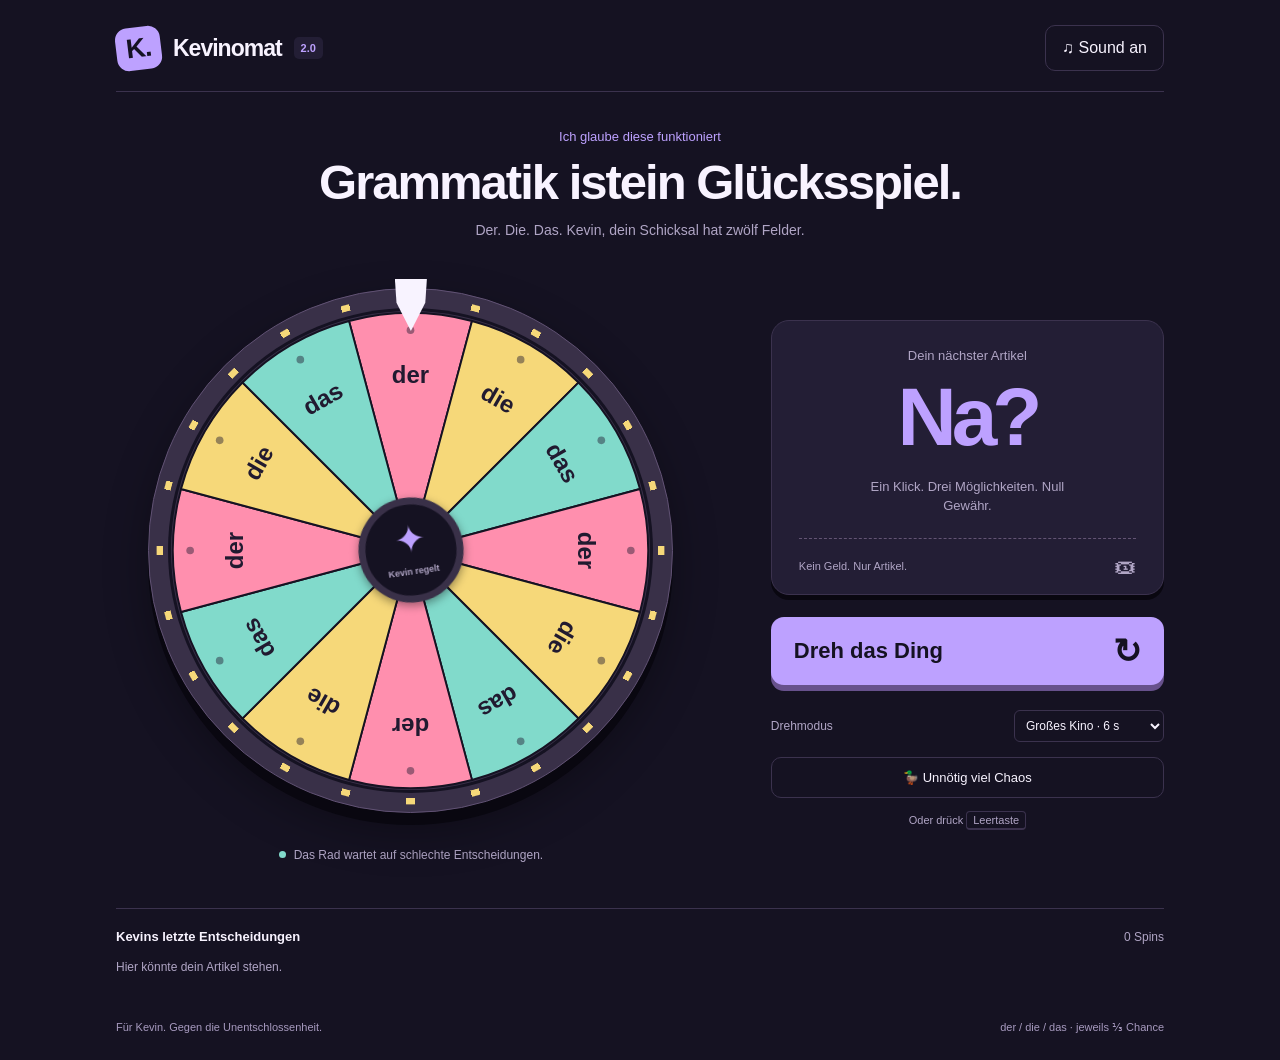
==== v2/index.html @ 8c039974 "feat: build Kevinomat v2 with frame-based wheel and accurate landing" ====
<!doctype html>
<html lang="de">
<head>
  <meta charset="utf-8">
  <meta name="viewport" content="width=device-width, initial-scale=1">
  <meta name="theme-color" content="#151222">
  <meta name="description" content="Kevinomat: Dreh das Rad und lass der, die oder das dein Schicksal entscheiden. Mit Sound und maximalem Quatsch.">
  <title>Kevinomat (Ich glaube diese funktioniert)</title>
  <link rel="icon" href="data:image/svg+xml,%3Csvg xmlns='http://www.w3.org/2000/svg' viewBox='0 0 64 64'%3E%3Crect width='64' height='64' rx='16' fill='%23bda1ff'/%3E%3Ctext x='32' y='46' text-anchor='middle' font-size='46'%3E🎰%3C/text%3E%3C/svg%3E">
  <link rel="stylesheet" href="style.css?v=2">
  <script src="wheel.js?v=2" defer></script>
  <script src="app.js?v=2" defer></script>
</head>
<body>
  <main>
    <header>
      <a class="brand" href="./" aria-label="Kevinomat Startseite"><span class="brand-icon">K.</span> Kevinomat <small>2.0</small></a>
      <button id="sound" class="quiet" aria-pressed="true">♫ Sound an</button>
    </header>
    <section class="intro">
      <p class="subtitle">Ich glaube diese funktioniert</p>
      <h1>Grammatik ist<br>ein Glücksspiel.</h1>
      <p>Der. Die. Das. Kevin, dein Schicksal hat zwölf Felder.</p>
    </section>
    <section class="machine" aria-label="Artikel-Glücksrad">
      <div class="stage">
        <div class="wheel-frame">
          <div class="bulbs" aria-hidden="true"></div>
          <div class="pointer" id="pointer" aria-hidden="true"></div>
          <svg id="wheel" viewBox="0 0 500 500" role="img" aria-label="Drehendes Rad mit zwölf Feldern, je viermal der, die und das"></svg>
          <div class="hub" aria-hidden="true"><span>✦</span><small>Kevin regelt</small></div>
        </div>
        <p class="stage-caption"><span id="statusDot"></span><span id="stageText">Das Rad wartet auf schlechte Entscheidungen.</span></p>
      </div>
      <div class="console">
        <div class="ticket">
          <p id="resultLabel">Dein nächster Artikel</p>
          <div class="result" id="result" aria-live="polite" aria-atomic="true">Na?</div>
          <p id="quip">Ein Klick. Drei Möglichkeiten. Null Gewähr.</p>
          <div class="ticket-bottom"><span>Kein Geld. Nur Artikel.</span><span>🎟</span></div>
        </div>
        <button class="spin" id="spin"><span id="spinLabel">Dreh das Ding</span><span class="spin-arrow" aria-hidden="true">↻</span></button>
        <div class="settings">
          <label for="mode">Drehmodus</label>
          <select id="mode"><option value="cinema">Großes Kino · 6 s</option><option value="quick">Kevin hat Stress · 2 s</option><option value="gentle">Sanft · 1,5 s</option></select>
        </div>
        <button class="chaos quiet" id="chaos">🦆 Unnötig viel Chaos</button>
        <p class="keyboard">Oder drück <kbd>Leertaste</kbd></p>
      </div>
    </section>
    <section class="history-section" aria-label="Bisherige Ergebnisse">
      <div class="history-title"><h2>Kevins letzte Entscheidungen</h2><span id="count">0 Spins</span></div>
      <ol id="history"><li class="empty">Hier könnte dein Artikel stehen.</li></ol>
    </section>
    <footer><span>Für Kevin. Gegen die Unentschlossenheit.</span><span>der / die / das · jeweils ⅓ Chance</span></footer>
  </main>
  <div id="effects" aria-hidden="true"></div>
  <div id="toast" role="status"></div>
</body>
</html>
---- v2/style.css ----
:root{color-scheme:dark;--bg:#151222;--panel:#231e35;--text:#f8f3ff;--muted:#b0a5c5;--purple:#bda1ff;--pink:#ff8fae;--yellow:#f6d879;--mint:#81dacb;--line:#3b324e}
*{box-sizing:border-box}body{margin:0;background:var(--bg);color:var(--text);font:16px/1.5 'Trebuchet MS',Arial,sans-serif}button,select{font:inherit}button,a,select{-webkit-tap-highlight-color:transparent}button{cursor:pointer}button:focus-visible,a:focus-visible,select:focus-visible{outline:3px solid var(--mint);outline-offset:5px}main{max-width:1120px;padding:25px 36px 24px;margin:auto}header{display:flex;align-items:center;justify-content:space-between;padding-bottom:20px;border-bottom:1px solid var(--line)}.brand{display:flex;align-items:center;gap:12px;color:var(--text);font-weight:900;font-size:23px;letter-spacing:-1px;text-decoration:none}.brand-icon{background:var(--purple);color:var(--bg);border-radius:12px;padding:1px 10px;font-size:27px;transform:rotate(-7deg)}.brand small{font-size:11px;letter-spacing:0;background:var(--panel);padding:3px 7px;border-radius:5px;color:var(--purple)}.quiet{border:1px solid var(--line);background:transparent;border-radius:10px;padding:10px 16px;color:var(--text)}.quiet:hover{background:var(--panel);border-color:var(--purple)}.intro{text-align:center;margin:25px auto 24px}.subtitle{margin:0;color:var(--purple);font-size:13px}.intro h1{font-family:'Arial Black','Trebuchet MS',sans-serif;font-weight:900;font-size:clamp(32px,4vw,49px);line-height:1.05;letter-spacing:-2px;margin:10px 0}.intro h1 br{display:none}.intro>p:last-child{color:var(--muted);font-size:14px;margin:12px 0}.machine{display:grid;grid-template-columns:minmax(0,1.35fr) minmax(270px,.9fr);gap:65px;align-items:center}.stage{min-width:0}.wheel-frame{width:100%;max-width:495px;aspect-ratio:1;position:relative;margin:12px auto;border-radius:50%;background:#393048;padding:22px;box-shadow:0 12px 0 #090710,0 18px 45px #0005;border:1px solid #615274}.bulbs{position:absolute;inset:0;border-radius:50%;pointer-events:none;background:repeating-conic-gradient(from -1deg,#f6d879 0deg 2deg,transparent 2deg 15deg);mask:radial-gradient(circle,transparent 66.8%,black 67%,black 68.5%,transparent 68.8%)}#wheel{width:100%;height:100%;display:block;border-radius:50%;will-change:transform;box-shadow:0 0 0 3px #151222;transform:rotate(0deg)}.pointer{position:absolute;z-index:3;top:-10px;left:50%;width:32px;height:52px;background:var(--text);clip-path:polygon(0 0,100% 0,95% 46%,50% 100%,5% 46%);transform:translateX(-50%);transform-origin:50% 8px;filter:drop-shadow(0 3px 3px #000)}.hub{position:absolute;top:50%;left:50%;transform:translate(-50%,-50%) rotate(-8deg);width:105px;height:105px;border:7px solid #393048;border-radius:50%;background:var(--bg);display:flex;flex-direction:column;align-items:center;justify-content:center;pointer-events:none;box-shadow:0 3px 10px #0006}.hub span{font-size:38px;color:var(--purple);line-height:1}.hub small{font-size:9px;font-weight:700;color:var(--muted);margin-top:7px}.stage-caption{display:flex;align-items:center;justify-content:center;gap:8px;font-size:12px;color:var(--muted);margin:24px 0 0;min-height:36px;text-align:center}#statusDot{width:7px;height:7px;flex-shrink:0;border-radius:50%;background:var(--mint)}.ticket{position:relative;padding:25px 27px 0;border-radius:18px;background:var(--panel);border:1px solid var(--line);text-align:center;box-shadow:0 5px 0 #090710;overflow:hidden}.ticket>p:first-child{color:var(--muted);font-size:13px;margin:0}.result{font-family:'Arial Black',Arial,sans-serif;font-size:82px;line-height:1.25;letter-spacing:-5px;font-weight:900;color:var(--purple);min-height:103px}.ticket #quip{font-size:13px;color:var(--muted);margin:8px auto 22px;min-height:39px;max-width:240px}.ticket-bottom{display:flex;align-items:center;justify-content:space-between;padding:11px 0;border-top:1px dashed #635474;color:var(--muted);font-size:11px}.ticket-bottom span:last-child{font-size:22px}.spin{width:100%;display:flex;align-items:center;justify-content:space-between;margin-top:22px;padding:17px 23px;border:0;border-radius:13px;background:var(--purple);color:var(--bg);font-size:22px;font-weight:900;box-shadow:0 6px 0 #67518c;transition:background .15s,translate .15s}.spin:hover{background:#ceb8ff}.spin:active{translate:0 4px;box-shadow:0 2px 0 #67518c}.spin:disabled{cursor:progress;background:#947fc1}.spin-arrow{font-size:34px;line-height:1}.settings{display:flex;justify-content:space-between;align-items:center;gap:8px;margin:25px 0 15px;font-size:12px;color:var(--muted)}select{max-width:220px;background:var(--bg);border:1px solid var(--line);padding:7px;color:var(--text);border-radius:6px;font-size:12px}.chaos{display:block;width:100%;font-size:13px}.keyboard{color:var(--muted);font-size:11px;text-align:center;margin:14px 0 0}kbd{border:1px solid var(--line);border-bottom-width:2px;border-radius:4px;padding:2px 6px;font-family:inherit}.history-section{margin-top:35px;padding-top:18px;border-top:1px solid var(--line)}.history-title{display:flex;align-items:center;justify-content:space-between;gap:10px}.history-title h2{font-size:13px;margin:0}.history-title>span{font-size:12px;color:var(--muted)}#history{display:flex;gap:8px;list-style:none;padding:0;min-height:33px;flex-wrap:wrap;margin:12px 0 0}#history li:not(.empty){padding:5px 13px;border-radius:7px;color:var(--bg);background:var(--chip);font-weight:900;font-size:12px}.empty{font-size:12px;color:var(--muted)}footer{display:flex;justify-content:space-between;gap:12px;color:#a79abf;font-size:11px;margin-top:28px}#effects{position:fixed;inset:0;pointer-events:none;overflow:hidden;z-index:10}.particle{position:absolute;left:var(--left);top:65%;font-size:var(--size);animation:fly 1.8s ease-out both;animation-delay:var(--delay)}@keyframes fly{0%{transform:translate(0,0) rotate(0);opacity:0}15%{opacity:1}100%{transform:translate(var(--dx),var(--dy)) rotate(var(--turn));opacity:0}}#toast{position:fixed;bottom:22px;left:50%;transform:translateX(-50%);max-width:90vw;width:max-content;border-radius:10px;background:var(--yellow);color:var(--bg);padding:10px 18px;font-size:13px;z-index:11;opacity:0;pointer-events:none}#toast.show{opacity:1}body.spinning .bulbs{filter:brightness(1.5)}body.spinning #statusDot{background:var(--yellow)}body.spinning .spin-arrow{animation:buttonSpin .8s linear infinite}@keyframes buttonSpin{to{transform:rotate(360deg)}}
@media(min-width:1100px) and (min-height:800px){.intro{margin:35px auto}.wheel-frame{max-width:525px}}
@media(max-width:760px){main{padding:18px 19px}.brand{font-size:19px;gap:9px}.quiet{padding:9px 11px}.intro{margin:23px auto 15px}.intro h1{font-size:36px}.intro h1 br{display:block}.machine{grid-template-columns:1fr;gap:24px}.wheel-frame{max-width:390px}.stage-caption{margin-top:20px;font-size:11px}.console{max-width:440px;width:100%;margin:auto}.ticket{padding:16px 22px 0}.result{font-size:66px;min-height:83px}.ticket #quip{min-height:20px;margin:0 auto 16px}.keyboard{display:none}.history-section{margin-top:30px}footer{flex-direction:column;gap:4px}.hub{width:86px;height:86px}.hub span{font-size:31px}.hub small{font-size:8px}.wheel-frame{padding:18px}.pointer{width:26px;height:43px}}
@media(prefers-reduced-motion:reduce){.particle{display:none}body.spinning .spin-arrow{animation:none}.spin{transition:none}}
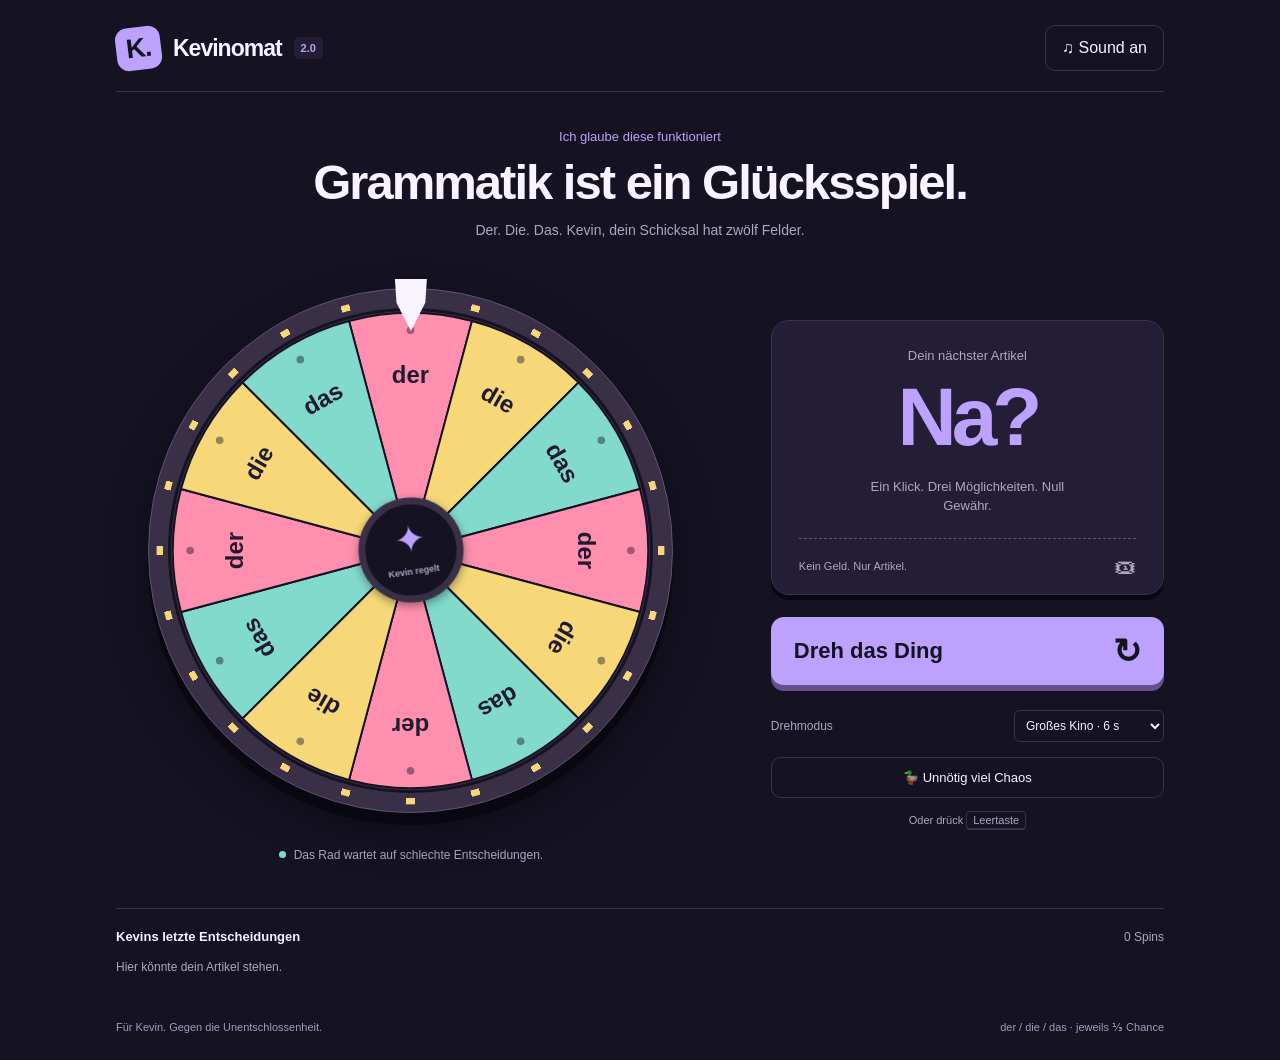
==== commit 1995ea29: "fix: heading spacing and keyboard target detection" ====
--- a/v2/index.html
+++ b/v2/index.html
@@ -19,7 +19,7 @@
     </header>
     <section class="intro">
       <p class="subtitle">Ich glaube diese funktioniert</p>
-      <h1>Grammatik ist<br>ein Glücksspiel.</h1>
+      <h1>Grammatik ist <br>ein Glücksspiel.</h1>
       <p>Der. Die. Das. Kevin, dein Schicksal hat zwölf Felder.</p>
     </section>
     <section class="machine" aria-label="Artikel-Glücksrad">
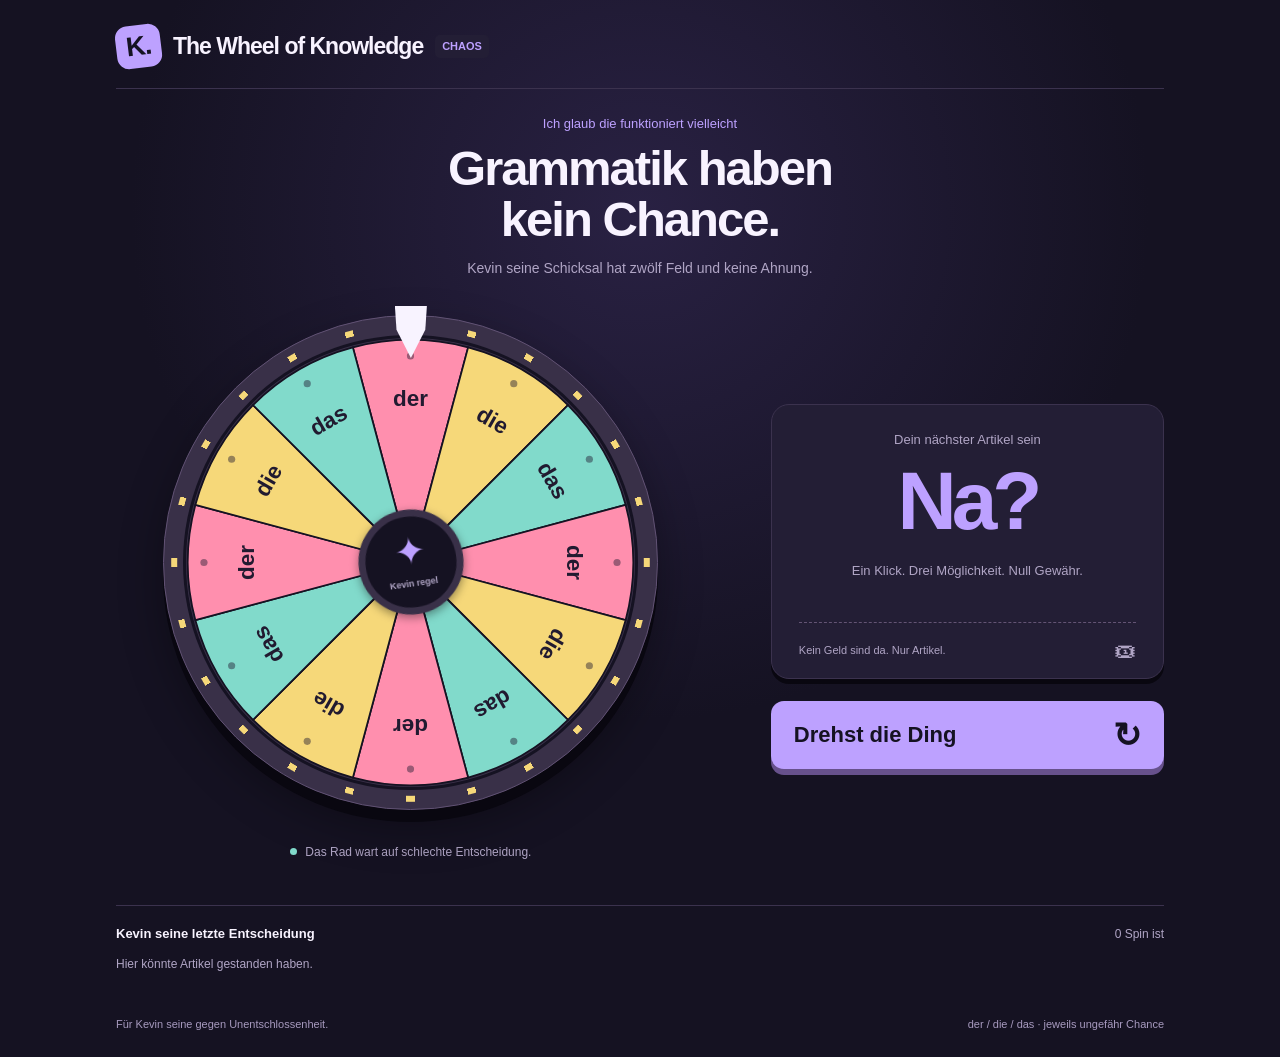
==== commit 3ab59c1f: "feat: add silent article-directed wheel mode" ====
--- a/v2/index.html
+++ b/v2/index.html
@@ -4,55 +4,48 @@
   <meta charset="utf-8">
   <meta name="viewport" content="width=device-width, initial-scale=1">
   <meta name="theme-color" content="#151222">
-  <meta name="description" content="Kevinomat: Dreh das Rad und lass der, die oder das dein Schicksal entscheiden. Mit Sound und maximalem Quatsch.">
-  <title>Kevinomat (Ich glaube diese funktioniert)</title>
+  <title>The Wheel of Knowledge</title>
   <link rel="icon" href="data:image/svg+xml,%3Csvg xmlns='http://www.w3.org/2000/svg' viewBox='0 0 64 64'%3E%3Crect width='64' height='64' rx='16' fill='%23bda1ff'/%3E%3Ctext x='32' y='46' text-anchor='middle' font-size='46'%3E🎰%3C/text%3E%3C/svg%3E">
-  <link rel="stylesheet" href="style.css?v=2">
-  <script src="wheel.js?v=2" defer></script>
-  <script src="app.js?v=2" defer></script>
+  <link rel="stylesheet" href="style.css?v=4">
+  <script src="articles.js?v=4" defer></script>
+  <script src="wheel.js?v=4" defer></script>
+  <script src="app.js?v=4" defer></script>
 </head>
 <body>
   <main>
     <header>
-      <a class="brand" href="./" aria-label="Kevinomat Startseite"><span class="brand-icon">K.</span> Kevinomat <small>2.0</small></a>
-      <button id="sound" class="quiet" aria-pressed="true">♫ Sound an</button>
+      <a class="brand" href="./" aria-label="The Wheel of Knowledge"><span class="brand-icon">K.</span> The Wheel of Knowledge <small>CHAOS</small></a>
     </header>
     <section class="intro">
-      <p class="subtitle">Ich glaube diese funktioniert</p>
-      <h1>Grammatik ist <br>ein Glücksspiel.</h1>
-      <p>Der. Die. Das. Kevin, dein Schicksal hat zwölf Felder.</p>
+      <p class="subtitle">Ich glaub die funktioniert vielleicht</p>
+      <h1>Grammatik haben<br>kein Chance.</h1>
+      <p>Kevin seine Schicksal hat zwölf Feld und keine Ahnung.</p>
     </section>
-    <section class="machine" aria-label="Artikel-Glücksrad">
+    <section class="machine" aria-label="Glücksrad von Wissen">
       <div class="stage">
         <div class="wheel-frame">
           <div class="bulbs" aria-hidden="true"></div>
           <div class="pointer" id="pointer" aria-hidden="true"></div>
-          <svg id="wheel" viewBox="0 0 500 500" role="img" aria-label="Drehendes Rad mit zwölf Feldern, je viermal der, die und das"></svg>
-          <div class="hub" aria-hidden="true"><span>✦</span><small>Kevin regelt</small></div>
+          <svg id="wheel" viewBox="0 0 500 500" role="img" aria-label="Zwölf Artikelfeld dreht"></svg>
+          <div class="hub" aria-hidden="true"><span>✦</span><small>Kevin regel</small></div>
         </div>
-        <p class="stage-caption"><span id="statusDot"></span><span id="stageText">Das Rad wartet auf schlechte Entscheidungen.</span></p>
+        <p class="stage-caption"><span id="statusDot"></span><span id="stageText">Das Rad wart auf schlechte Entscheidung.</span></p>
       </div>
       <div class="console">
-        <div class="ticket">
-          <p id="resultLabel">Dein nächster Artikel</p>
+        <div class="ticket" id="ticket">
+          <p id="resultLabel">Dein nächster Artikel sein</p>
           <div class="result" id="result" aria-live="polite" aria-atomic="true">Na?</div>
-          <p id="quip">Ein Klick. Drei Möglichkeiten. Null Gewähr.</p>
-          <div class="ticket-bottom"><span>Kein Geld. Nur Artikel.</span><span>🎟</span></div>
+          <p id="quip">Ein Klick. Drei Möglichkeit. Null Gewähr.</p>
+          <div class="ticket-bottom"><span>Kein Geld sind da. Nur Artikel.</span><span>🎟</span></div>
         </div>
-        <button class="spin" id="spin"><span id="spinLabel">Dreh das Ding</span><span class="spin-arrow" aria-hidden="true">↻</span></button>
-        <div class="settings">
-          <label for="mode">Drehmodus</label>
-          <select id="mode"><option value="cinema">Großes Kino · 6 s</option><option value="quick">Kevin hat Stress · 2 s</option><option value="gentle">Sanft · 1,5 s</option></select>
-        </div>
-        <button class="chaos quiet" id="chaos">🦆 Unnötig viel Chaos</button>
-        <p class="keyboard">Oder drück <kbd>Leertaste</kbd></p>
+        <button class="spin" id="spin"><span id="spinLabel">Drehst die Ding</span><span class="spin-arrow" aria-hidden="true">↻</span></button>
       </div>
     </section>
     <section class="history-section" aria-label="Bisherige Ergebnisse">
-      <div class="history-title"><h2>Kevins letzte Entscheidungen</h2><span id="count">0 Spins</span></div>
-      <ol id="history"><li class="empty">Hier könnte dein Artikel stehen.</li></ol>
+      <div class="history-title"><h2>Kevin seine letzte Entscheidung</h2><span id="count">0 Spin ist</span></div>
+      <ol id="history"><li class="empty">Hier könnte Artikel gestanden haben.</li></ol>
     </section>
-    <footer><span>Für Kevin. Gegen die Unentschlossenheit.</span><span>der / die / das · jeweils ⅓ Chance</span></footer>
+    <footer><span>Für Kevin seine gegen Unentschlossenheit.</span><span>der / die / das · jeweils ungefähr Chance</span></footer>
   </main>
   <div id="effects" aria-hidden="true"></div>
   <div id="toast" role="status"></div>
--- a/v2/style.css
+++ b/v2/style.css
@@ -1,5 +1,3 @@
-:root{color-scheme:dark;--bg:#151222;--panel:#231e35;--text:#f8f3ff;--muted:#b0a5c5;--purple:#bda1ff;--pink:#ff8fae;--yellow:#f6d879;--mint:#81dacb;--line:#3b324e}
-*{box-sizing:border-box}body{margin:0;background:var(--bg);color:var(--text);font:16px/1.5 'Trebuchet MS',Arial,sans-serif}button,select{font:inherit}button,a,select{-webkit-tap-highlight-color:transparent}button{cursor:pointer}button:focus-visible,a:focus-visible,select:focus-visible{outline:3px solid var(--mint);outline-offset:5px}main{max-width:1120px;padding:25px 36px 24px;margin:auto}header{display:flex;align-items:center;justify-content:space-between;padding-bottom:20px;border-bottom:1px solid var(--line)}.brand{display:flex;align-items:center;gap:12px;color:var(--text);font-weight:900;font-size:23px;letter-spacing:-1px;text-decoration:none}.brand-icon{background:var(--purple);color:var(--bg);border-radius:12px;padding:1px 10px;font-size:27px;transform:rotate(-7deg)}.brand small{font-size:11px;letter-spacing:0;background:var(--panel);padding:3px 7px;border-radius:5px;color:var(--purple)}.quiet{border:1px solid var(--line);background:transparent;border-radius:10px;padding:10px 16px;color:var(--text)}.quiet:hover{background:var(--panel);border-color:var(--purple)}.intro{text-align:center;margin:25px auto 24px}.subtitle{margin:0;color:var(--purple);font-size:13px}.intro h1{font-family:'Arial Black','Trebuchet MS',sans-serif;font-weight:900;font-size:clamp(32px,4vw,49px);line-height:1.05;letter-spacing:-2px;margin:10px 0}.intro h1 br{display:none}.intro>p:last-child{color:var(--muted);font-size:14px;margin:12px 0}.machine{display:grid;grid-template-columns:minmax(0,1.35fr) minmax(270px,.9fr);gap:65px;align-items:center}.stage{min-width:0}.wheel-frame{width:100%;max-width:495px;aspect-ratio:1;position:relative;margin:12px auto;border-radius:50%;background:#393048;padding:22px;box-shadow:0 12px 0 #090710,0 18px 45px #0005;border:1px solid #615274}.bulbs{position:absolute;inset:0;border-radius:50%;pointer-events:none;background:repeating-conic-gradient(from -1deg,#f6d879 0deg 2deg,transparent 2deg 15deg);mask:radial-gradient(circle,transparent 66.8%,black 67%,black 68.5%,transparent 68.8%)}#wheel{width:100%;height:100%;display:block;border-radius:50%;will-change:transform;box-shadow:0 0 0 3px #151222;transform:rotate(0deg)}.pointer{position:absolute;z-index:3;top:-10px;left:50%;width:32px;height:52px;background:var(--text);clip-path:polygon(0 0,100% 0,95% 46%,50% 100%,5% 46%);transform:translateX(-50%);transform-origin:50% 8px;filter:drop-shadow(0 3px 3px #000)}.hub{position:absolute;top:50%;left:50%;transform:translate(-50%,-50%) rotate(-8deg);width:105px;height:105px;border:7px solid #393048;border-radius:50%;background:var(--bg);display:flex;flex-direction:column;align-items:center;justify-content:center;pointer-events:none;box-shadow:0 3px 10px #0006}.hub span{font-size:38px;color:var(--purple);line-height:1}.hub small{font-size:9px;font-weight:700;color:var(--muted);margin-top:7px}.stage-caption{display:flex;align-items:center;justify-content:center;gap:8px;font-size:12px;color:var(--muted);margin:24px 0 0;min-height:36px;text-align:center}#statusDot{width:7px;height:7px;flex-shrink:0;border-radius:50%;background:var(--mint)}.ticket{position:relative;padding:25px 27px 0;border-radius:18px;background:var(--panel);border:1px solid var(--line);text-align:center;box-shadow:0 5px 0 #090710;overflow:hidden}.ticket>p:first-child{color:var(--muted);font-size:13px;margin:0}.result{font-family:'Arial Black',Arial,sans-serif;font-size:82px;line-height:1.25;letter-spacing:-5px;font-weight:900;color:var(--purple);min-height:103px}.ticket #quip{font-size:13px;color:var(--muted);margin:8px auto 22px;min-height:39px;max-width:240px}.ticket-bottom{display:flex;align-items:center;justify-content:space-between;padding:11px 0;border-top:1px dashed #635474;color:var(--muted);font-size:11px}.ticket-bottom span:last-child{font-size:22px}.spin{width:100%;display:flex;align-items:center;justify-content:space-between;margin-top:22px;padding:17px 23px;border:0;border-radius:13px;background:var(--purple);color:var(--bg);font-size:22px;font-weight:900;box-shadow:0 6px 0 #67518c;transition:background .15s,translate .15s}.spin:hover{background:#ceb8ff}.spin:active{translate:0 4px;box-shadow:0 2px 0 #67518c}.spin:disabled{cursor:progress;background:#947fc1}.spin-arrow{font-size:34px;line-height:1}.settings{display:flex;justify-content:space-between;align-items:center;gap:8px;margin:25px 0 15px;font-size:12px;color:var(--muted)}select{max-width:220px;background:var(--bg);border:1px solid var(--line);padding:7px;color:var(--text);border-radius:6px;font-size:12px}.chaos{display:block;width:100%;font-size:13px}.keyboard{color:var(--muted);font-size:11px;text-align:center;margin:14px 0 0}kbd{border:1px solid var(--line);border-bottom-width:2px;border-radius:4px;padding:2px 6px;font-family:inherit}.history-section{margin-top:35px;padding-top:18px;border-top:1px solid var(--line)}.history-title{display:flex;align-items:center;justify-content:space-between;gap:10px}.history-title h2{font-size:13px;margin:0}.history-title>span{font-size:12px;color:var(--muted)}#history{display:flex;gap:8px;list-style:none;padding:0;min-height:33px;flex-wrap:wrap;margin:12px 0 0}#history li:not(.empty){padding:5px 13px;border-radius:7px;color:var(--bg);background:var(--chip);font-weight:900;font-size:12px}.empty{font-size:12px;color:var(--muted)}footer{display:flex;justify-content:space-between;gap:12px;color:#a79abf;font-size:11px;margin-top:28px}#effects{position:fixed;inset:0;pointer-events:none;overflow:hidden;z-index:10}.particle{position:absolute;left:var(--left);top:65%;font-size:var(--size);animation:fly 1.8s ease-out both;animation-delay:var(--delay)}@keyframes fly{0%{transform:translate(0,0) rotate(0);opacity:0}15%{opacity:1}100%{transform:translate(var(--dx),var(--dy)) rotate(var(--turn));opacity:0}}#toast{position:fixed;bottom:22px;left:50%;transform:translateX(-50%);max-width:90vw;width:max-content;border-radius:10px;background:var(--yellow);color:var(--bg);padding:10px 18px;font-size:13px;z-index:11;opacity:0;pointer-events:none}#toast.show{opacity:1}body.spinning .bulbs{filter:brightness(1.5)}body.spinning #statusDot{background:var(--yellow)}body.spinning .spin-arrow{animation:buttonSpin .8s linear infinite}@keyframes buttonSpin{to{transform:rotate(360deg)}}
-@media(min-width:1100px) and (min-height:800px){.intro{margin:35px auto}.wheel-frame{max-width:525px}}
-@media(max-width:760px){main{padding:18px 19px}.brand{font-size:19px;gap:9px}.quiet{padding:9px 11px}.intro{margin:23px auto 15px}.intro h1{font-size:36px}.intro h1 br{display:block}.machine{grid-template-columns:1fr;gap:24px}.wheel-frame{max-width:390px}.stage-caption{margin-top:20px;font-size:11px}.console{max-width:440px;width:100%;margin:auto}.ticket{padding:16px 22px 0}.result{font-size:66px;min-height:83px}.ticket #quip{min-height:20px;margin:0 auto 16px}.keyboard{display:none}.history-section{margin-top:30px}footer{flex-direction:column;gap:4px}.hub{width:86px;height:86px}.hub span{font-size:31px}.hub small{font-size:8px}.wheel-frame{padding:18px}.pointer{width:26px;height:43px}}
-@media(prefers-reduced-motion:reduce){.particle{display:none}body.spinning .spin-arrow{animation:none}.spin{transition:none}}
+:root{color-scheme:dark;--bg:#151222;--panel:#231e35;--text:#f8f3ff;--muted:#b0a5c5;--purple:#bda1ff;--pink:#ff8fae;--yellow:#f6d879;--mint:#81dacb;--line:#3b324e}*{box-sizing:border-box}body{margin:0;background:radial-gradient(circle at 50% 20%,#292143 0,#151222 48%);color:var(--text);font:16px/1.5 'Trebuchet MS',Arial,sans-serif;overflow-x:hidden}button,select{font:inherit}button,a,select{-webkit-tap-highlight-color:transparent}button{cursor:pointer}button:focus-visible,a:focus-visible,select:focus-visible{outline:3px solid var(--mint);outline-offset:5px}main{max-width:1120px;padding:25px 36px 24px;margin:auto}header{display:flex;align-items:center;justify-content:space-between;padding-bottom:20px;border-bottom:1px solid var(--line)}.brand{display:flex;align-items:center;gap:12px;color:var(--text);font-weight:900;font-size:23px;letter-spacing:-1px;text-decoration:none}.brand-icon{background:var(--purple);color:var(--bg);border-radius:12px;padding:1px 10px;font-size:27px;transform:rotate(-7deg)}.brand small{font-size:11px;letter-spacing:0;background:var(--panel);padding:3px 7px;border-radius:5px;color:var(--purple)}.quiet{border:1px solid var(--line);background:transparent;border-radius:10px;padding:10px 16px;color:var(--text)}.quiet:hover{background:var(--panel);border-color:var(--purple)}.intro{text-align:center;margin:25px auto 24px}.subtitle{margin:0;color:var(--purple);font-size:13px}.intro h1{font-family:'Arial Black','Trebuchet MS',sans-serif;font-weight:900;font-size:clamp(32px,4vw,49px);line-height:1.05;letter-spacing:-2px;margin:10px 0}.intro>p:last-child{color:var(--muted);font-size:14px;margin:12px 0}.machine{display:grid;grid-template-columns:minmax(0,1.35fr) minmax(270px,.9fr);gap:65px;align-items:center}.stage{min-width:0}.wheel-frame{width:100%;max-width:495px;aspect-ratio:1;position:relative;margin:12px auto;border-radius:50%;background:#393048;padding:22px;box-shadow:0 12px 0 #090710,0 18px 45px #0005;border:1px solid #615274}.bulbs{position:absolute;inset:0;border-radius:50%;pointer-events:none;background:repeating-conic-gradient(from -1deg,#f6d879 0deg 2deg,transparent 2deg 15deg);mask:radial-gradient(circle,transparent 66.8%,black 67%,black 68.5%,transparent 68.8%)}#wheel{width:100%;height:100%;display:block;border-radius:50%;will-change:transform;box-shadow:0 0 0 3px #151222;transform:rotate(0deg)}.pointer{position:absolute;z-index:3;top:-10px;left:50%;width:32px;height:52px;background:var(--text);clip-path:polygon(0 0,100% 0,95% 46%,50% 100%,5% 46%);transform:translateX(-50%);transform-origin:50% 8px;filter:drop-shadow(0 3px 3px #000)}.hub{position:absolute;top:50%;left:50%;transform:translate(-50%,-50%) rotate(-8deg);width:105px;height:105px;border:7px solid #393048;border-radius:50%;background:var(--bg);display:flex;flex-direction:column;align-items:center;justify-content:center;pointer-events:none;box-shadow:0 3px 10px #0006}.hub span{font-size:38px;color:var(--purple);line-height:1}.hub small{font-size:9px;font-weight:700;color:var(--muted);margin-top:7px}.stage-caption{display:flex;align-items:center;justify-content:center;gap:8px;font-size:12px;color:var(--muted);margin:24px 0 0;min-height:36px;text-align:center}#statusDot{width:7px;height:7px;flex-shrink:0;border-radius:50%;background:var(--mint)}.ticket{position:relative;padding:25px 27px 0;border-radius:18px;background:var(--panel);border:1px solid var(--line);text-align:center;box-shadow:0 5px 0 #090710;overflow:hidden}.ticket>p:first-child{color:var(--muted);font-size:13px;margin:0}.result{font-family:'Arial Black',Arial,sans-serif;font-size:82px;line-height:1.25;letter-spacing:-5px;font-weight:900;color:var(--purple);min-height:103px}.ticket #quip{font-size:13px;color:var(--muted);margin:8px auto 22px;min-height:39px;max-width:240px}.ticket-bottom{display:flex;align-items:center;justify-content:space-between;padding:11px 0;border-top:1px dashed #635474;color:var(--muted);font-size:11px}.ticket-bottom span:last-child{font-size:22px}.spin{width:100%;display:flex;align-items:center;justify-content:space-between;margin-top:22px;padding:17px 23px;border:0;border-radius:13px;background:var(--purple);color:var(--bg);font-size:22px;font-weight:900;box-shadow:0 6px 0 #67518c;transition:background .15s,translate .15s}.spin:hover{background:#ceb8ff}.spin:active{translate:0 4px;box-shadow:0 2px 0 #67518c}.spin:disabled{cursor:progress;background:#947fc1}.spin-arrow{font-size:34px;line-height:1}.settings{display:flex;justify-content:space-between;align-items:center;gap:8px;margin:25px 0 12px;font-size:12px;color:var(--muted)}select{max-width:220px;background:var(--bg);border:1px solid var(--line);padding:7px;color:var(--text);border-radius:6px;font-size:12px}.secret-hint{font-size:11px;text-align:center;color:#d6c8f7;margin:9px 0 15px}.chaos-meter{display:grid;grid-template-columns:auto 1fr auto;align-items:center;gap:9px;color:var(--muted);font-size:11px;margin:12px 0}.chaos-meter>div{height:8px;border-radius:10px;background:#0c0a12;overflow:hidden;border:1px solid #4e4164}.chaos-meter i{display:block;height:100%;width:10%;background:linear-gradient(90deg,var(--mint),var(--yellow),var(--pink));transition:width .35s ease}.chaos-meter b{color:var(--yellow);font-size:14px}.chaos,.meltdown{display:block;width:100%;font-size:13px}.meltdown{border:0;border-radius:9px;padding:10px;background:linear-gradient(90deg,#ff5d91,#f6d879,#a987ff);color:#160f22;font-weight:900;margin-top:10px;box-shadow:0 3px 0 #6a3151}.meltdown:hover{filter:brightness(1.16)}.soundboard{display:grid;grid-template-columns:repeat(3,1fr);gap:7px;margin-top:10px}.soundboard button{border:1px solid var(--line);border-radius:8px;padding:8px 4px;background:#1a1529;color:var(--text);font-size:11px;font-weight:800}.soundboard button:hover{background:#352a4d;border-color:var(--yellow)}.history-section{margin-top:35px;padding-top:18px;border-top:1px solid var(--line)}.history-title{display:flex;align-items:center;justify-content:space-between;gap:10px}.history-title h2{font-size:13px;margin:0}.history-title>span{font-size:12px;color:var(--muted)}#history{display:flex;gap:8px;list-style:none;padding:0;min-height:33px;flex-wrap:wrap;margin:12px 0 0}#history li:not(.empty){padding:5px 13px;border-radius:7px;color:var(--bg);background:var(--chip);font-weight:900;font-size:12px}.empty{font-size:12px;color:var(--muted)}footer{display:flex;justify-content:space-between;gap:12px;color:#a79abf;font-size:11px;margin-top:28px}#effects{position:fixed;inset:0;pointer-events:none;overflow:hidden;z-index:20}.particle{position:absolute;left:var(--left);top:var(--top);font-size:var(--size);animation:fly 2.15s cubic-bezier(.12,.74,.22,1) both;animation-delay:var(--delay);filter:drop-shadow(0 2px 2px #0008)}.particle.goofy{animation-duration:2.4s}@keyframes fly{0%{transform:translate(0,0) rotate(0) scale(.3);opacity:0}12%{opacity:1}100%{transform:translate(var(--dx),var(--dy)) rotate(var(--turn)) scale(1.3);opacity:0}}.flash{position:fixed;inset:0;mix-blend-mode:screen;animation:flash .34s ease-out forwards}.banner{position:fixed;z-index:25;top:21%;left:50%;width:max-content;max-width:94vw;padding:13px 26px;color:#160f22;background:var(--banner);font-family:'Arial Black',Arial,sans-serif;font-size:clamp(18px,4vw,42px);letter-spacing:-1px;transform:translateX(-50%) rotate(-4deg);box-shadow:7px 8px 0 #090710;animation:banner 1.8s cubic-bezier(.15,.9,.2,1) both;text-align:center}.ufo{position:fixed;z-index:22;bottom:-10vh;left:-15vw;font-size:clamp(72px,13vw,190px);animation:ufo 2.5s cubic-bezier(.2,.6,.3,1) forwards;filter:drop-shadow(0 0 18px #81dacb)}@keyframes flash{0%{opacity:0}18%{opacity:.45}100%{opacity:0}}@keyframes banner{0%{transform:translate(-50%,-80px) rotate(-10deg) scale(.4);opacity:0}18%,75%{transform:translate(-50%,0) rotate(-4deg) scale(1);opacity:1}100%{transform:translate(-50%,55px) rotate(3deg) scale(.9);opacity:0}}@keyframes ufo{0%{transform:translate(0,0) rotate(-15deg)}50%{transform:translate(60vw,-70vh) rotate(8deg)}100%{transform:translate(125vw,-120vh) rotate(20deg)}}#toast{position:fixed;bottom:22px;left:50%;transform:translate(-50%,20px);max-width:90vw;width:max-content;border-radius:10px;background:var(--yellow);color:var(--bg);padding:10px 18px;font-size:13px;z-index:30;opacity:0;pointer-events:none;transition:.2s}#toast.show{opacity:1;transform:translate(-50%,0)}body.spinning .bulbs{filter:brightness(1.7);animation:bulb .38s steps(2) infinite}body.spinning #statusDot{background:var(--yellow)}body.spinning .spin-arrow{animation:buttonSpin .8s linear infinite}body.maximum-chaos .wheel-frame{animation:frameJitter .3s steps(2) infinite}body.maximum-chaos .brand-icon{animation:buttonSpin .8s linear infinite}body.disco{animation:disco .24s steps(2) 8}@keyframes buttonSpin{to{transform:rotate(360deg)}}@keyframes bulb{50%{filter:brightness(.7)}}@keyframes frameJitter{50%{translate:2px -2px}}@keyframes disco{0%{background:#151222}25%{background:#2e1644}50%{background:#203a3b}75%{background:#472f1e}100%{background:#151222}}
+@media(max-width:760px){main{padding:18px 19px}.brand{font-size:16px;gap:8px}.brand-icon{font-size:21px;padding:1px 8px}.quiet{padding:9px 11px}.intro{margin:23px auto 15px}.intro h1{font-size:36px}.machine{grid-template-columns:1fr;gap:24px}.wheel-frame{max-width:390px;padding:18px}.stage-caption{margin-top:20px;font-size:11px}.console{max-width:440px;width:100%;margin:auto}.ticket{padding:16px 22px 0}.result{font-size:66px;min-height:83px}.ticket #quip{min-height:20px;margin:0 auto 16px}.history-section{margin-top:30px}footer{flex-direction:column;gap:4px}.hub{width:86px;height:86px}.hub span{font-size:31px}.hub small{font-size:8px}.pointer{width:26px;height:43px}.banner{top:16%}}
+@media(prefers-reduced-motion:reduce){.particle,.ufo,.flash{display:none}body.spinning .spin-arrow,body.maximum-chaos .wheel-frame,body.maximum-chaos .brand-icon,body.disco{animation:none}.spin{transition:none}}
